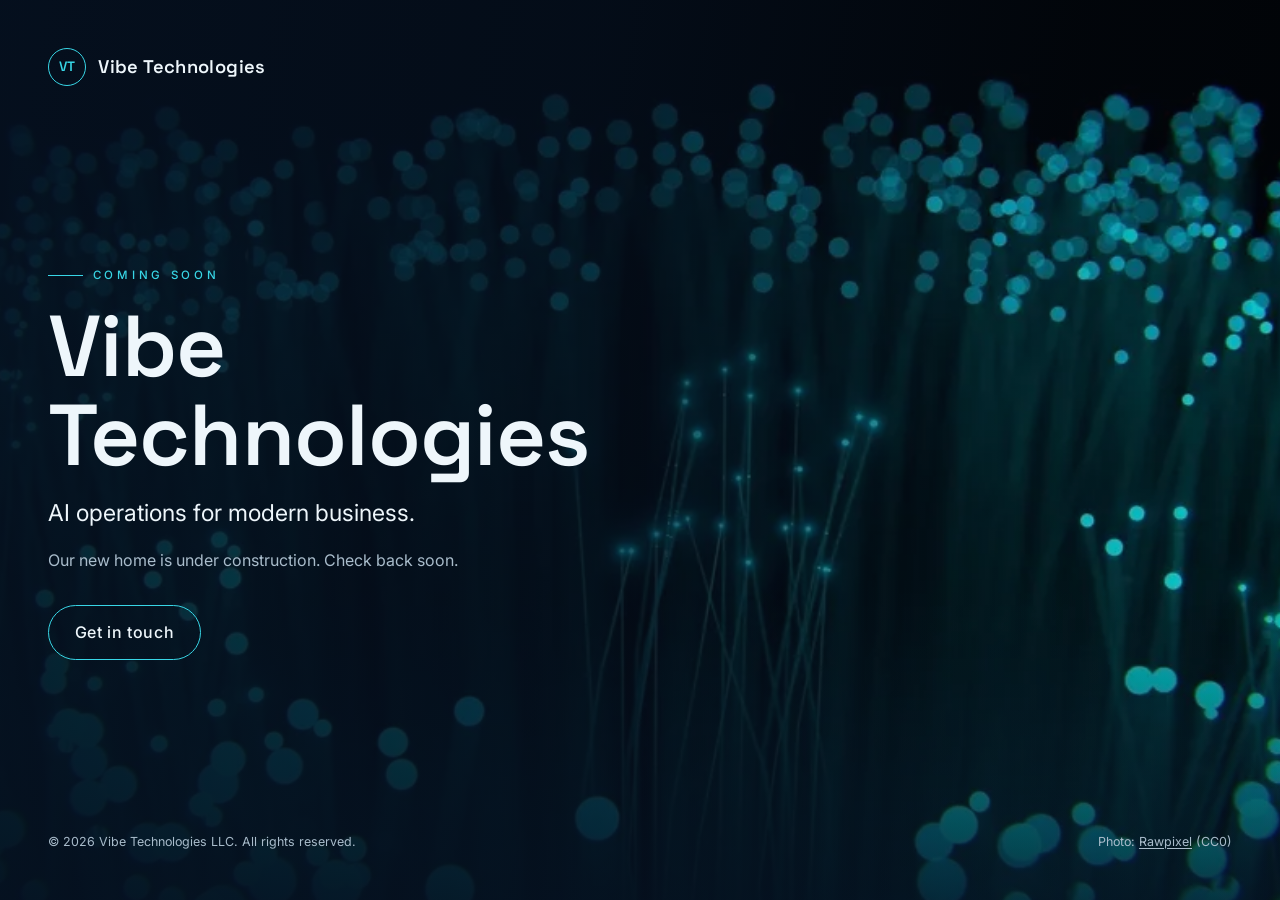
==== index.html @ af2d20f5 "Coming-soon page for thevibetechnologies.com" ====
<!doctype html>
<html lang="en">
<head>
<meta charset="utf-8">
<meta name="viewport" content="width=device-width, initial-scale=1">
<title>Vibe Technologies | Coming soon</title>
<meta name="description" content="Vibe Technologies: AI operations for modern business. Coming soon.">
<link rel="canonical" href="https://thevibetechnologies.com/">
<meta name="theme-color" content="#05101f">
<meta property="og:type" content="website">
<meta property="og:site_name" content="Vibe Technologies">
<meta property="og:title" content="Vibe Technologies | Coming soon">
<meta property="og:description" content="Vibe Technologies: AI operations for modern business. Coming soon.">
<meta property="og:url" content="https://thevibetechnologies.com/">
<meta property="og:image" content="https://thevibetechnologies.com/img/og-image.jpg">
<meta property="og:image:width" content="1200">
<meta property="og:image:height" content="630">
<meta name="twitter:card" content="summary_large_image">
<meta name="twitter:title" content="Vibe Technologies | Coming soon">
<meta name="twitter:description" content="Vibe Technologies: AI operations for modern business. Coming soon.">
<meta name="twitter:image" content="https://thevibetechnologies.com/img/og-image.jpg">
<link rel="icon" href="favicon.svg" type="image/svg+xml">
<link rel="icon" href="favicon-32.png" sizes="32x32" type="image/png">
<link rel="apple-touch-icon" href="apple-touch-icon.png">
<link rel="preconnect" href="https://fonts.googleapis.com">
<link rel="preconnect" href="https://fonts.gstatic.com" crossorigin>
<link rel="stylesheet" href="https://fonts.googleapis.com/css2?family=Space+Grotesk:wght@600&family=Inter:wght@400;500&display=swap">
<link rel="stylesheet" href="styles.css">
</head>
<body>
<div class="hero">
<picture>
  <source type="image/webp" srcset="img/hero-sm.webp 720w, img/hero.webp 1024w" sizes="(max-width:860px) 100vw, 100vw">
  <img src="img/hero.jpg" srcset="img/hero-sm.jpg 720w, img/hero.jpg 1024w" sizes="(max-width:860px) 100vw, 100vw" alt="Glowing teal fiber-optic strands against a dark background" width="1024" height="683" fetchpriority="high" decoding="async">
</picture>
<header><a class="brand reveal" href="/" aria-label="Vibe Technologies home"><span class="mark" aria-hidden="true">VT</span><span>Vibe Technologies</span></a></header>
<main>
  <div class="reveal d2"><span class="eyebrow">Coming soon</span></div>
  <h1 class="reveal d2">Vibe Technologies</h1>
  <p class="tagline reveal d3">AI operations for modern business.</p>
  <p class="sub reveal d3">Our new home is under construction. Check back soon.</p>
  <a class="cta reveal d4" href="mailto:vanna@vdgmanagement.com?subject=Vibe%20Technologies%20inquiry">Get in touch</a>
</main>
<footer><span>&copy; 2026 Vibe Technologies LLC. All rights reserved.</span><span>Photo: <a href="https://www.rawpixel.com/image/5922413/photo-image-background-light-public-domain" rel="noopener" target="_blank">Rawpixel</a> (CC0)</span></footer>
</div>
</body>
</html>
---- styles.css ----
:root{--bg:#05101f;--ink:#eef6fb;--muted:#a9bccb;--accent:#38d6e6;--hf:'Space Grotesk',Georgia,serif;--bf:'Inter',system-ui,-apple-system,'Segoe UI',Roboto,sans-serif}
*{box-sizing:border-box;margin:0;padding:0}
html,body{height:100%}
body{background:var(--bg);color:var(--ink);font-family:var(--bf);line-height:1.6;-webkit-font-smoothing:antialiased;text-rendering:optimizeLegibility}
a{color:inherit}
.brand{display:flex;align-items:center;gap:.75rem;font-family:var(--hf);font-weight:600;font-size:1.15rem;letter-spacing:.02em;text-decoration:none}
.mark{display:inline-grid;place-items:center;width:2.4rem;height:2.4rem;border:1px solid var(--accent);border-radius:50%;font-size:.85rem;letter-spacing:.04em;color:var(--accent);font-family:var(--hf)}
.eyebrow{display:inline-flex;align-items:center;gap:.6rem;text-transform:uppercase;letter-spacing:.32em;font-size:.72rem;font-weight:500;color:var(--accent)}
.eyebrow::before{content:"";width:2.2rem;height:1px;background:var(--accent)}
h1{font-family:var(--hf);font-weight:600;font-size:clamp(2.6rem,7vw,5.4rem);line-height:1.02;letter-spacing:-.01em;margin:1.1rem 0 1rem}
.tagline{font-size:clamp(1.1rem,2.2vw,1.45rem);color:var(--ink);opacity:.92;max-width:34ch}
.sub{margin-top:1rem;color:var(--muted);max-width:42ch}
.cta{display:inline-block;margin-top:2rem;padding:.85rem 1.6rem;border:1px solid var(--accent);border-radius:999px;text-decoration:none;font-weight:500;letter-spacing:.04em;transition:background .25s,color .25s}
.cta:hover,.cta:focus-visible{background:var(--accent);color:var(--bg);outline:none}
footer{font-size:.78rem;color:var(--muted);display:flex;flex-wrap:wrap;gap:.4rem 1.4rem;justify-content:space-between}
footer a{text-decoration:underline;text-underline-offset:2px}
.reveal{animation:rise 1s cubic-bezier(.2,.7,.2,1) both}
.reveal.d2{animation-delay:.15s}.reveal.d3{animation-delay:.3s}.reveal.d4{animation-delay:.45s}
@keyframes rise{from{opacity:0;transform:translateY(14px)}to{opacity:1;transform:none}}
@media (prefers-reduced-motion:reduce){.reveal{animation:none}}

.hero{position:relative;min-height:100vh;min-height:100svh;display:grid;grid-template-rows:auto 1fr auto;padding:clamp(1.25rem,4vw,3rem);overflow:hidden}
.hero picture,.hero picture img{position:absolute;inset:0;width:100%;height:100%;object-fit:cover;z-index:-2}
.hero picture img{transform:scale(1.04);animation:drift 24s ease-in-out infinite alternate}
.hero::after{content:"";position:absolute;inset:0;z-index:-1;background:linear-gradient(100deg,#05101ff2 0%,#05101fc4 42%,#05101f55 75%,#05101f33 100%),linear-gradient(0deg,#05101fcc 0%,transparent 35%)}
@keyframes drift{from{transform:scale(1.04)}to{transform:scale(1.1) translateX(-1.5%)}}
@media (prefers-reduced-motion:reduce){.hero picture img{animation:none}}
main{align-self:center;max-width:44rem;padding:3rem 0}
@media (max-width:640px){.hero::after{background:linear-gradient(180deg,#05101f99 0%,#05101fd9 55%,#05101ff2 100%)}}
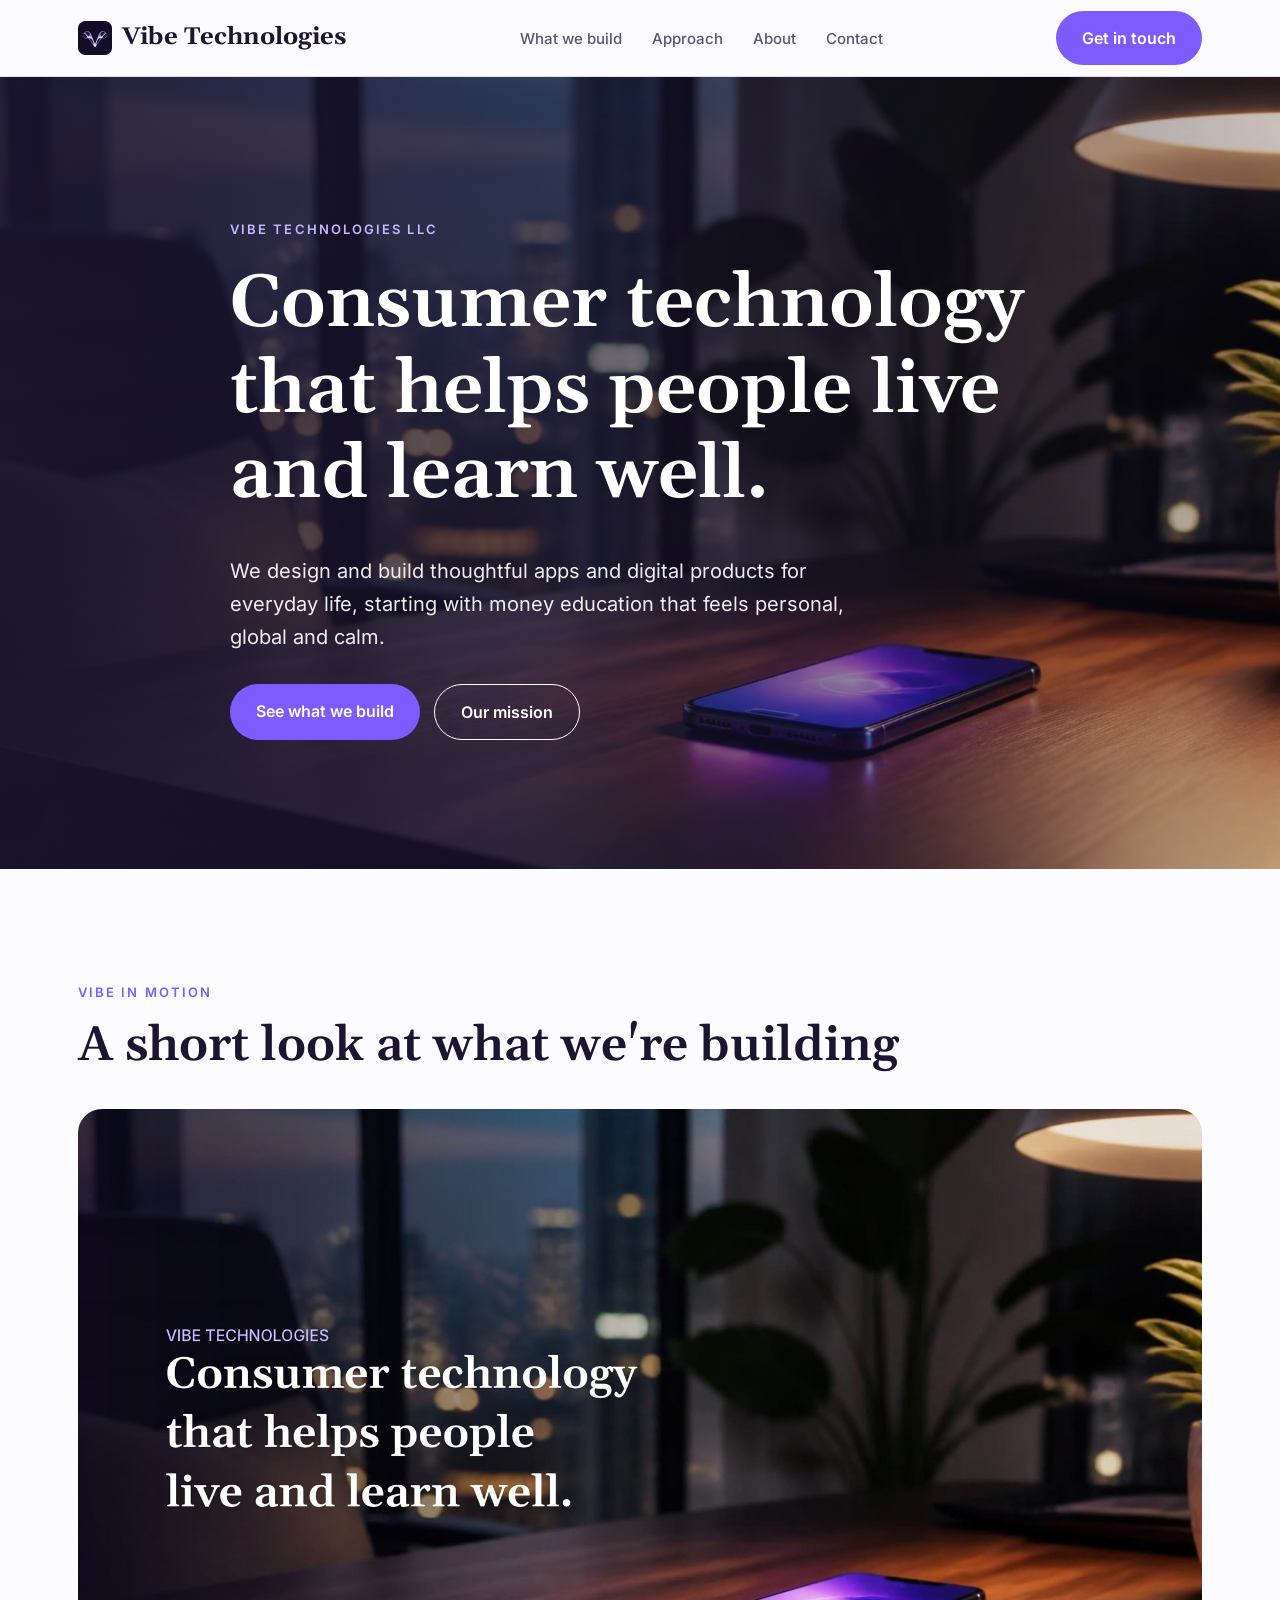
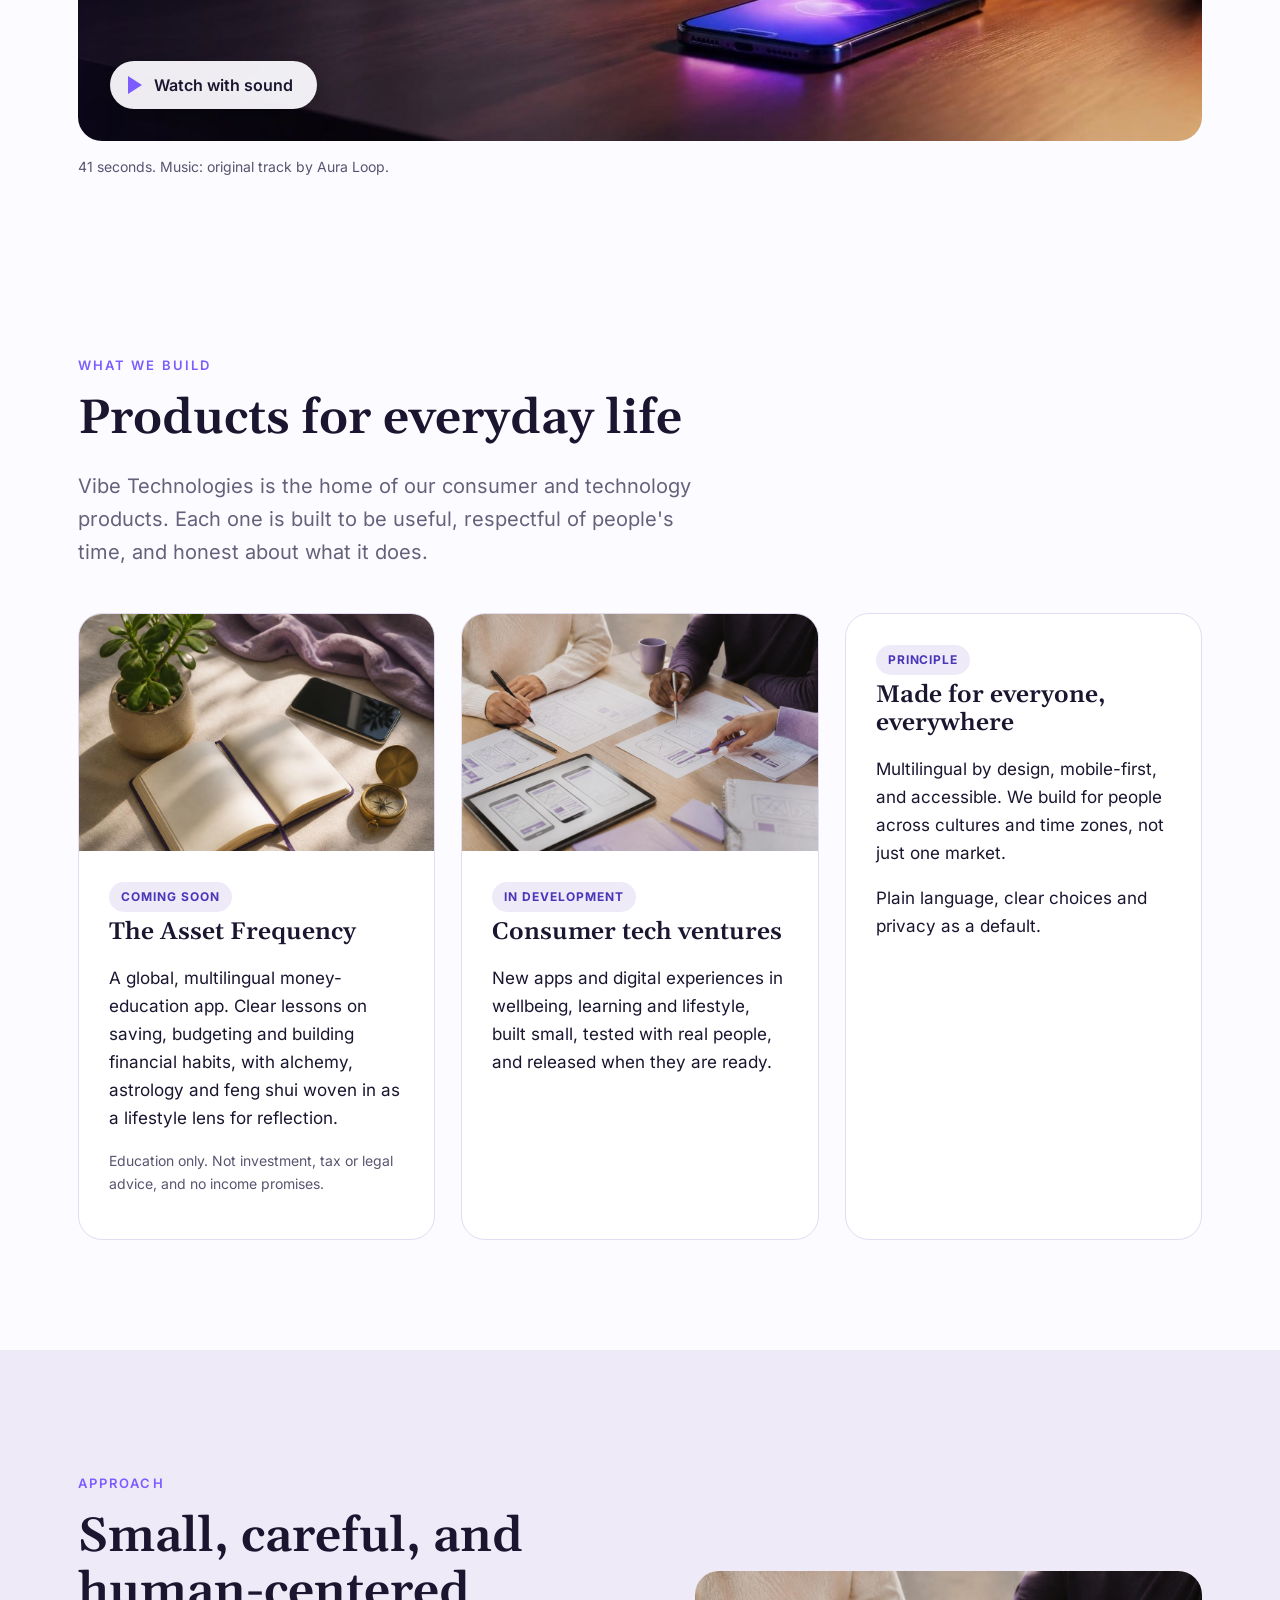
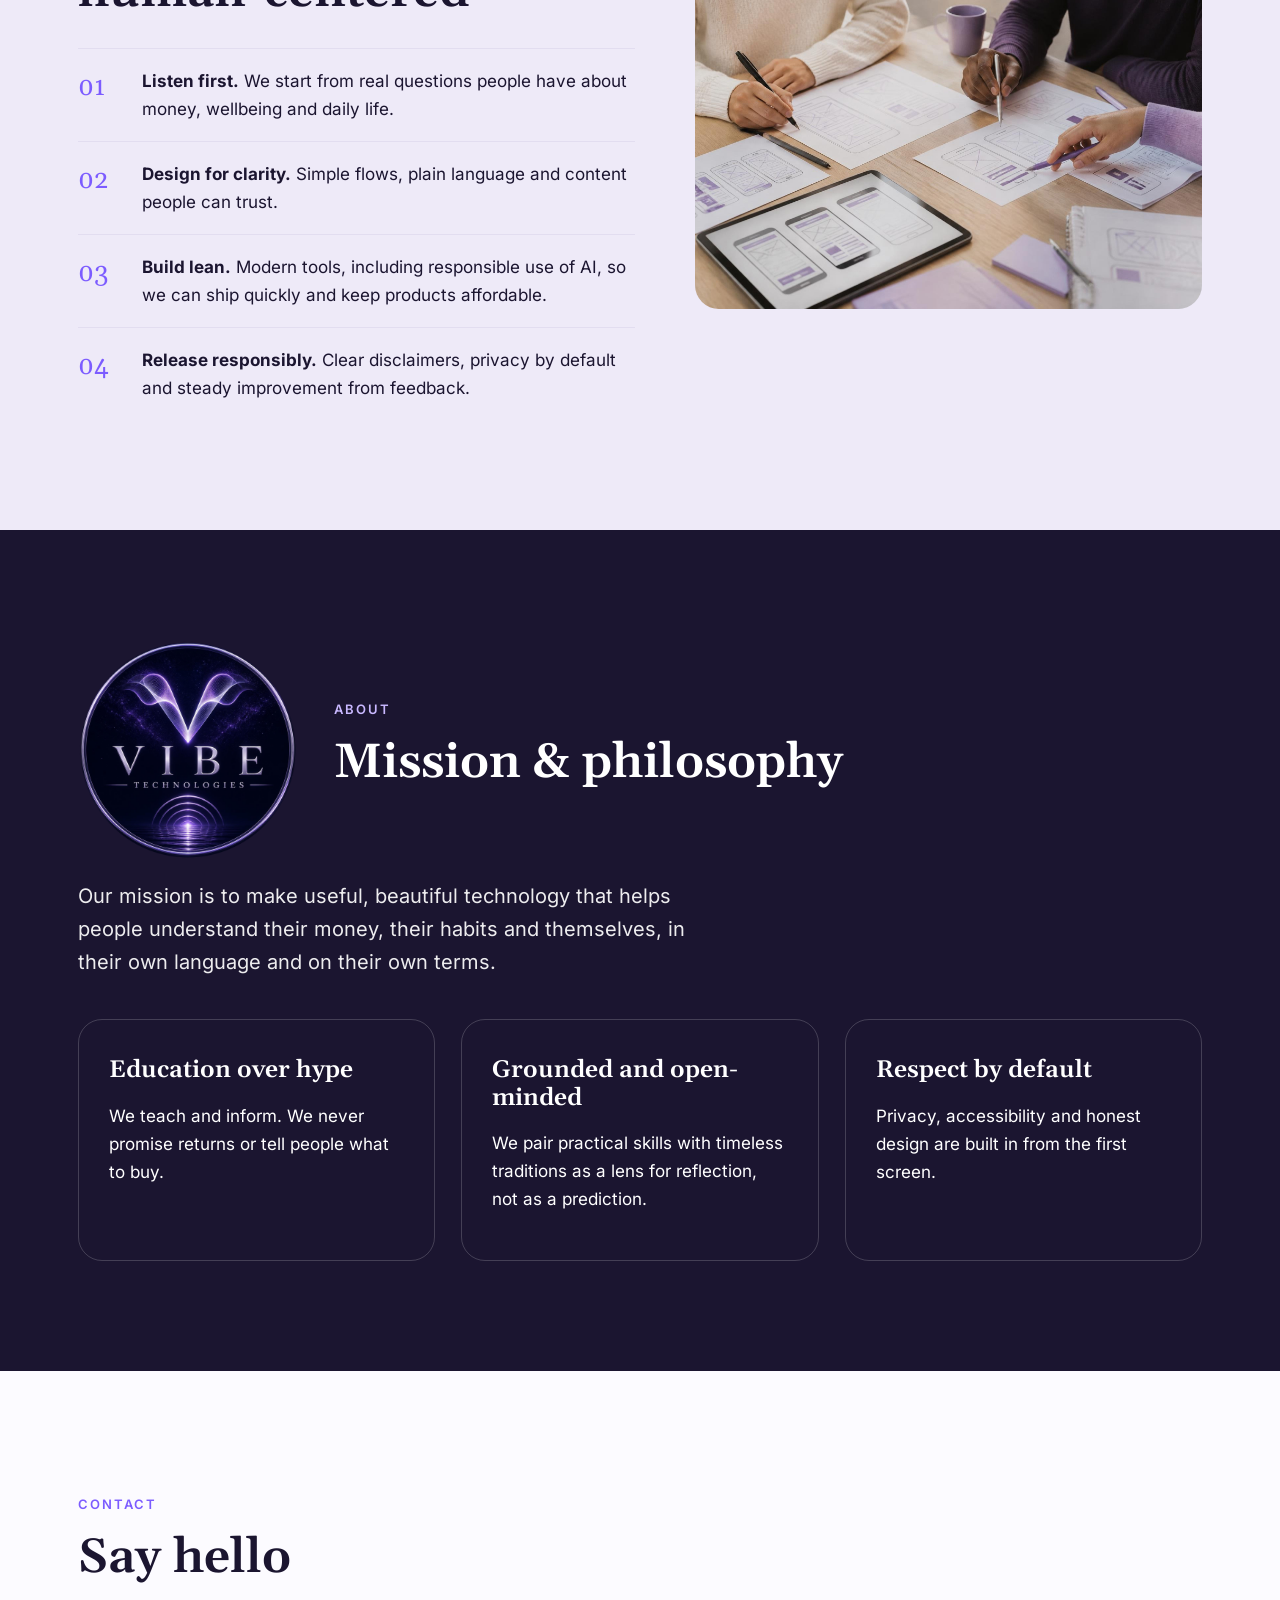
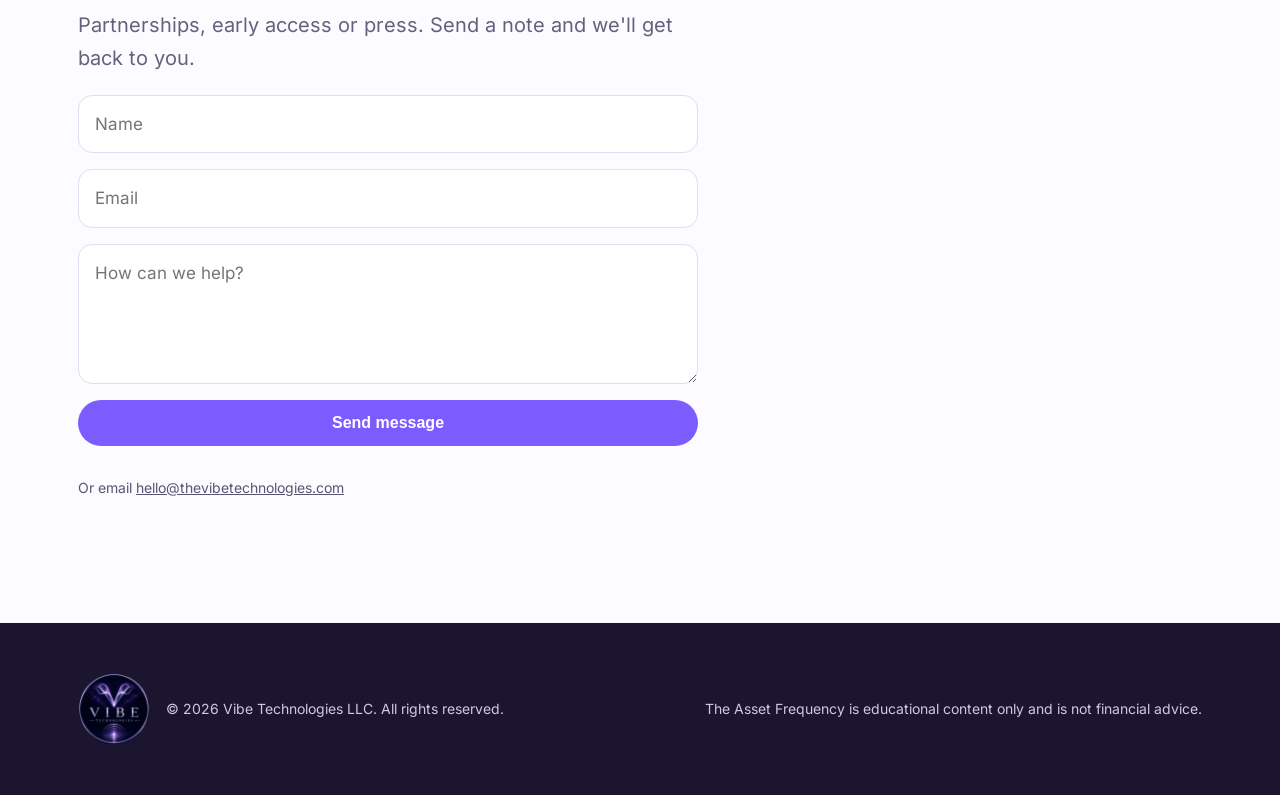
==== commit 77171add: "Replace coming-soon page with full Vibe Technologies site (video, logo, contact form)" ====
--- a/index.html
+++ b/index.html
@@ -3,45 +3,108 @@
 <head>
 <meta charset="utf-8">
 <meta name="viewport" content="width=device-width, initial-scale=1">
-<title>Vibe Technologies | Coming soon</title>
-<meta name="description" content="Vibe Technologies: AI operations for modern business. Coming soon.">
+<title>Vibe Technologies | Consumer technology, built with care</title>
+<meta name="description" content="Vibe Technologies LLC builds consumer technology products, including The Asset Frequency, a multilingual money-education app.">
+<meta name="theme-color" content="#1B1530">
 <link rel="canonical" href="https://thevibetechnologies.com/">
-<meta name="theme-color" content="#05101f">
-<meta property="og:type" content="website">
 <meta property="og:site_name" content="Vibe Technologies">
-<meta property="og:title" content="Vibe Technologies | Coming soon">
-<meta property="og:description" content="Vibe Technologies: AI operations for modern business. Coming soon.">
 <meta property="og:url" content="https://thevibetechnologies.com/">
 <meta property="og:image" content="https://thevibetechnologies.com/img/og-image.jpg">
+<link rel="icon" href="favicon.ico" sizes="any">
+<link rel="icon" href="img/favicon-32.png" sizes="32x32" type="image/png">
+<link rel="icon" href="img/favicon-16.png" sizes="16x16" type="image/png">
+<link rel="icon" href="img/favicon-192.png" sizes="192x192" type="image/png">
 <meta property="og:image:width" content="1200">
 <meta property="og:image:height" content="630">
 <meta name="twitter:card" content="summary_large_image">
-<meta name="twitter:title" content="Vibe Technologies | Coming soon">
-<meta name="twitter:description" content="Vibe Technologies: AI operations for modern business. Coming soon.">
-<meta name="twitter:image" content="https://thevibetechnologies.com/img/og-image.jpg">
-<link rel="icon" href="favicon.svg" type="image/svg+xml">
-<link rel="icon" href="favicon-32.png" sizes="32x32" type="image/png">
-<link rel="apple-touch-icon" href="apple-touch-icon.png">
-<link rel="preconnect" href="https://fonts.googleapis.com">
-<link rel="preconnect" href="https://fonts.gstatic.com" crossorigin>
-<link rel="stylesheet" href="https://fonts.googleapis.com/css2?family=Space+Grotesk:wght@600&family=Inter:wght@400;500&display=swap">
-<link rel="stylesheet" href="styles.css">
+<link rel="apple-touch-icon" href="img/apple-touch-icon.png">
+<link rel="stylesheet" href="css/site.css">
 </head>
 <body>
-<div class="hero">
-<picture>
-  <source type="image/webp" srcset="img/hero-sm.webp 720w, img/hero.webp 1024w" sizes="(max-width:860px) 100vw, 100vw">
-  <img src="img/hero.jpg" srcset="img/hero-sm.jpg 720w, img/hero.jpg 1024w" sizes="(max-width:860px) 100vw, 100vw" alt="Glowing teal fiber-optic strands against a dark background" width="1024" height="683" fetchpriority="high" decoding="async">
-</picture>
-<header><a class="brand reveal" href="/" aria-label="Vibe Technologies home"><span class="mark" aria-hidden="true">VT</span><span>Vibe Technologies</span></a></header>
-<main>
-  <div class="reveal d2"><span class="eyebrow">Coming soon</span></div>
-  <h1 class="reveal d2">Vibe Technologies</h1>
-  <p class="tagline reveal d3">AI operations for modern business.</p>
-  <p class="sub reveal d3">Our new home is under construction. Check back soon.</p>
-  <a class="cta reveal d4" href="mailto:vanna@vdgmanagement.com?subject=Vibe%20Technologies%20inquiry">Get in touch</a>
-</main>
-<footer><span>&copy; 2026 Vibe Technologies LLC. All rights reserved.</span><span>Photo: <a href="https://www.rawpixel.com/image/5922413/photo-image-background-light-public-domain" rel="noopener" target="_blank">Rawpixel</a> (CC0)</span></footer>
+<header><div class="wrap nav">
+<a class="logo" href="#top"><img src="img/vibe-logo-mark.png" alt="" width="34" height="34">Vibe Technologies</a>
+<ul><li><a href="#build">What we build</a></li><li><a href="#approach">Approach</a></li><li><a href="#about">About</a></li><li><a href="#contact">Contact</a></li></ul>
+<a class="btn" href="#contact">Get in touch</a>
+</div></header>
+
+<section class="hero" id="top">
+<img src="img/hero.jpg" alt="A smartphone glowing on a desk in a calm modern studio at dusk">
+<div class="wrap">
+<p class="eyebrow">Vibe Technologies LLC</p>
+<h1>Consumer technology that helps people live and learn well.</h1>
+<p class="lead">We design and build thoughtful apps and digital products for everyday life, starting with money education that feels personal, global and calm.</p>
+<div class="cta"><a class="btn" href="#build">See what we build</a><a class="btn ghost" href="#about">Our mission</a></div>
 </div>
-</body>
-</html>
+</section>
+
+<section class="vsec" id="film"><div class="wrap">
+<p class="eyebrow">Vibe in motion</p><h2>A short look at what we're building</h2>
+<div class="vframe" id="vframe">
+<video id="vibevid" autoplay muted loop playsinline preload="metadata" poster="video/vibe-brand-poster.jpg" width="1920" height="1080" aria-label="Vibe Technologies brand film. On-screen text: Consumer technology that helps people live and learn well. What we build: thoughtful apps and digital products for everyday life. Coming soon: The Asset Frequency, multilingual money education with a lifestyle lens. Education only, not financial advice. Our mission: useful, beautiful technology, in your language, on your terms. thevibetechnologies.com.">
+<source src="video/vibe-brand-loop-720p.mp4" type="video/mp4">
+</video>
+<button class="play" type="button" id="vplay" aria-label="Watch the Vibe Technologies film with sound"><span class="tri"></span>Watch with sound</button>
+</div>
+<p class="note">41 seconds. Music: original track by Aura Loop.</p>
+</div></section>
+
+<section id="build"><div class="wrap">
+<p class="eyebrow">What we build</p>
+<h2>Products for everyday life</h2>
+<p class="lead" style="color:var(--muted)">Vibe Technologies is the home of our consumer and technology products. Each one is built to be useful, respectful of people's time, and honest about what it does.</p>
+<div class="grid">
+<article class="card"><img src="img/asset-frequency.jpg" alt="Notebook, compass, plant and smartphone on linen">
+<div class="b"><span class="tag">Coming soon</span><h3>The Asset Frequency</h3>
+<p>A global, multilingual money-education app. Clear lessons on saving, budgeting and building financial habits, with alchemy, astrology and feng shui woven in as a lifestyle lens for reflection.</p>
+<p class="note">Education only. Not investment, tax or legal advice, and no income promises.</p></div></article>
+<article class="card"><img src="img/team-build.jpg" alt="A team sketching app screens around a table">
+<div class="b"><span class="tag">In development</span><h3>Consumer tech ventures</h3>
+<p>New apps and digital experiences in wellbeing, learning and lifestyle, built small, tested with real people, and released when they are ready.</p></div></article>
+<article class="card"><div class="b"><span class="tag">Principle</span><h3>Made for everyone, everywhere</h3>
+<p>Multilingual by design, mobile-first, and accessible. We build for people across cultures and time zones, not just one market.</p>
+<p>Plain language, clear choices and privacy as a default.</p></div></article>
+</div></div></section>
+
+<section class="alt" id="approach"><div class="wrap feature">
+<div><p class="eyebrow">Approach</p><h2>Small, careful, and human-centered</h2>
+<ol class="steps">
+<li><strong>Listen first.</strong> We start from real questions people have about money, wellbeing and daily life.</li>
+<li><strong>Design for clarity.</strong> Simple flows, plain language and content people can trust.</li>
+<li><strong>Build lean.</strong> Modern tools, including responsible use of AI, so we can ship quickly and keep products affordable.</li>
+<li><strong>Release responsibly.</strong> Clear disclaimers, privacy by default and steady improvement from feedback.</li>
+</ol></div>
+<img src="img/team-build.jpg" alt="Hands sketching mobile app designs">
+</div></section>
+
+<section class="dark" id="about"><div class="wrap">
+<div class="about-head"><img class="badge" src="img/vibe-badge-600.png" width="220" height="220" alt="Vibe Technologies logo"><div><p class="eyebrow">About</p><h2>Mission &amp; philosophy</h2></div></div>
+<p class="lead">Our mission is to make useful, beautiful technology that helps people understand their money, their habits and themselves, in their own language and on their own terms.</p>
+<div class="pill3">
+<div><h3>Education over hype</h3><p>We teach and inform. We never promise returns or tell people what to buy.</p></div>
+<div><h3>Grounded and open-minded</h3><p>We pair practical skills with timeless traditions as a lens for reflection, not as a prediction.</p></div>
+<div><h3>Respect by default</h3><p>Privacy, accessibility and honest design are built in from the first screen.</p></div>
+</div></div></section>
+
+<section id="contact"><div class="wrap">
+<p class="eyebrow">Contact</p><h2>Say hello</h2>
+<p class="lead" style="color:var(--muted)">Partnerships, early access or press. Send a note and we'll get back to you.</p>
+<form id="contact-form" action="https://formsubmit.co/hello@thevibetechnologies.com" method="POST">
+<input type="hidden" name="_subject" value="[Vibe Technologies] New website message">
+<input type="hidden" name="_template" value="table">
+<input type="hidden" name="_next" value="https://thevibetechnologies.com/thanks.html">
+<input type="text" name="_honey" style="display:none" tabindex="-1" autocomplete="off" aria-hidden="true">
+<input name="name" placeholder="Name" required>
+<input name="email" type="email" placeholder="Email" required>
+<textarea name="message" placeholder="How can we help?" required></textarea>
+<button class="btn" type="submit">Send message</button>
+<p class="note">Or email <a href="mailto:hello@thevibetechnologies.com">hello@thevibetechnologies.com</a></p>
+</form></div></section>
+
+<footer><div class="wrap">
+<span class="fbrand"><img src="img/vibe-badge-600.png" width="72" height="72" alt="Vibe Technologies logo"><span>&copy; 2026 Vibe Technologies LLC. All rights reserved.</span></span>
+<span>The Asset Frequency is educational content only and is not financial advice.</span>
+</div></footer>
+<script>(function(){var v=document.getElementById('vibevid'),b=document.getElementById('vplay');
+if(matchMedia('(prefers-reduced-motion: reduce)').matches){v.removeAttribute('autoplay');v.pause();}
+b.addEventListener('click',function(){v.innerHTML='<source src="video/vibe-brand-1080p.webm" type="video/webm"><source src="video/vibe-brand-1080p.mp4" type="video/mp4">';v.loop=false;v.load();v.muted=false;v.controls=true;v.currentTime=0;v.play();b.style.display='none';});})();</script>
+</body></html>
--- a/css/site.css
+++ b/css/site.css
@@ -0,0 +1,52 @@
+@font-face{font-family:"Inter";src:url(../fonts/inter-latin.woff2) format("woff2");font-weight:300 800;font-display:swap}
+@font-face{font-family:"Gelasio";src:url(../fonts/gelasio-latin.woff2) format("woff2");font-weight:400 700;font-display:swap}
+:root{--ink:#1B1530;--deep:#1B1530;--accent:#7C5CFF;--accent2:#C9B8FF;--cream:#FCFBFF;--soft:#EEEAF8;--line:#E2DDF0;--muted:#5A5470;--serif:"Gelasio",Georgia,serif;--sans:"Inter",system-ui,sans-serif;--wrap:1180px;--r:24px}
+*{box-sizing:border-box}html{scroll-behavior:smooth}body{margin:0;font-family:var(--sans);color:var(--ink);background:var(--cream);line-height:1.65;font-size:17px}
+img{max-width:100%;display:block}a{color:inherit}
+.wrap{max-width:var(--wrap);margin:0 auto;padding:0 28px}
+header{position:sticky;top:0;z-index:10;background:rgba(252,251,255,.92);backdrop-filter:blur(10px);border-bottom:1px solid var(--line)}
+.nav{display:flex;align-items:center;justify-content:space-between;height:76px}
+.logo{font-family:var(--serif);font-size:24px;font-weight:700;text-decoration:none;display:flex;align-items:center;gap:10px}
+.logo img{width:34px;height:34px}
+.nav ul{display:flex;gap:30px;list-style:none;margin:0;padding:0}.nav ul a{text-decoration:none;font-size:15px;font-weight:500;color:var(--muted)}
+.btn{display:inline-block;background:var(--accent);color:#fff;padding:14px 26px;border-radius:999px;text-decoration:none;font-weight:600;border:0;font-size:16px;cursor:pointer}
+.btn.ghost{background:transparent;border:1.5px solid currentColor;color:inherit}
+.hero{position:relative;color:#fff;min-height:min(88vh,820px);display:flex;align-items:center;overflow:hidden}
+.hero img{position:absolute;inset:0;width:100%;height:100%;object-fit:cover}
+.hero:after{content:"";position:absolute;inset:0;background:linear-gradient(90deg,rgba(27,21,48,.9) 0%,rgba(27,21,48,.55) 55%,rgba(27,21,48,.15))}
+.hero .wrap{position:relative;z-index:1}
+.eyebrow{text-transform:uppercase;letter-spacing:.16em;font-size:13px;font-weight:600;color:var(--accent)}
+.hero .eyebrow{color:var(--accent2)}
+h1,h2,h3{font-family:var(--serif);font-weight:600;line-height:1.15;margin:.3em 0 .5em}
+h1{font-size:clamp(40px,6vw,74px);max-width:820px}h2{font-size:clamp(32px,4vw,48px)}h3{font-size:24px}
+.lead{font-size:20px;max-width:640px;opacity:.92}
+.cta{display:flex;gap:14px;margin-top:30px;flex-wrap:wrap}
+section{padding:110px 0}.alt{background:var(--soft)}
+.grid{display:grid;grid-template-columns:repeat(3,1fr);gap:26px;margin-top:44px}
+.card{background:#fff;border:1px solid var(--line);border-radius:var(--r);overflow:hidden}
+.card .b{padding:30px}.card img{aspect-ratio:3/2;object-fit:cover;width:100%}
+.tag{display:inline-block;font-size:12px;font-weight:700;letter-spacing:.08em;text-transform:uppercase;background:var(--soft);color:#4A36B8;padding:5px 12px;border-radius:999px}
+.feature{display:grid;grid-template-columns:1.1fr 1fr;gap:60px;align-items:center}
+.feature img{border-radius:var(--r);aspect-ratio:3/2;object-fit:cover;width:100%}
+.steps{list-style:none;padding:0;margin:28px 0 0;counter-reset:s}
+.steps li{counter-increment:s;padding:18px 0 18px 64px;position:relative;border-top:1px solid var(--line)}
+.steps li:before{content:counter(s,decimal-leading-zero);position:absolute;left:0;top:18px;font-family:var(--serif);font-size:26px;color:var(--accent)}
+.dark{background:var(--deep);color:#fff}.dark .eyebrow{color:var(--accent2)}
+.pill3{display:grid;grid-template-columns:repeat(3,1fr);gap:26px;margin-top:40px}
+.pill3 div{border:1px solid rgba(255,255,255,.18);border-radius:var(--r);padding:30px}
+form{display:grid;gap:16px;max-width:620px}
+input,textarea{font:inherit;padding:14px 16px;border:1px solid var(--line);border-radius:14px;background:#fff}
+textarea{min-height:140px}
+.note{font-size:14px;color:var(--muted)}
+footer{background:var(--deep);color:#CFC8E6;padding:50px 0;font-size:14px}
+footer .wrap{display:flex;justify-content:space-between;flex-wrap:wrap;gap:16px}
+@media(max-width:900px){.nav ul{display:none}.grid,.pill3,.feature{grid-template-columns:1fr}section{padding:72px 0}.hero{min-height:min(80vh,680px)}}
+.about-head{display:flex;align-items:center;gap:36px}.badge{width:220px;height:220px}
+.fbrand{display:flex;align-items:center;gap:16px}.fbrand img{width:72px;height:72px}footer .wrap{align-items:center}
+@media(max-width:900px){.about-head{flex-direction:column;align-items:flex-start;gap:20px}.badge{width:160px;height:160px}}
+.vsec{padding:100px 0 40px}.vframe{position:relative;margin-top:36px;border-radius:var(--r);overflow:hidden;background:var(--deep);aspect-ratio:16/9}
+.vframe video{width:100%;height:100%;object-fit:cover;display:block}
+.play{position:absolute;left:32px;bottom:32px;display:flex;align-items:center;gap:12px;background:rgba(252,251,255,.94);color:var(--ink);border:0;border-radius:999px;padding:14px 24px 14px 18px;font:600 16px var(--sans);cursor:pointer;box-shadow:0 8px 30px rgba(0,0,0,.25)}
+.play .tri{width:0;height:0;border-left:14px solid var(--accent);border-top:9px solid transparent;border-bottom:9px solid transparent}
+.vsec .note{margin-top:14px}
+@media(max-width:900px){.vsec{padding:64px 0 20px}.play{left:16px;bottom:16px;padding:10px 18px 10px 14px;font-size:14px}}
